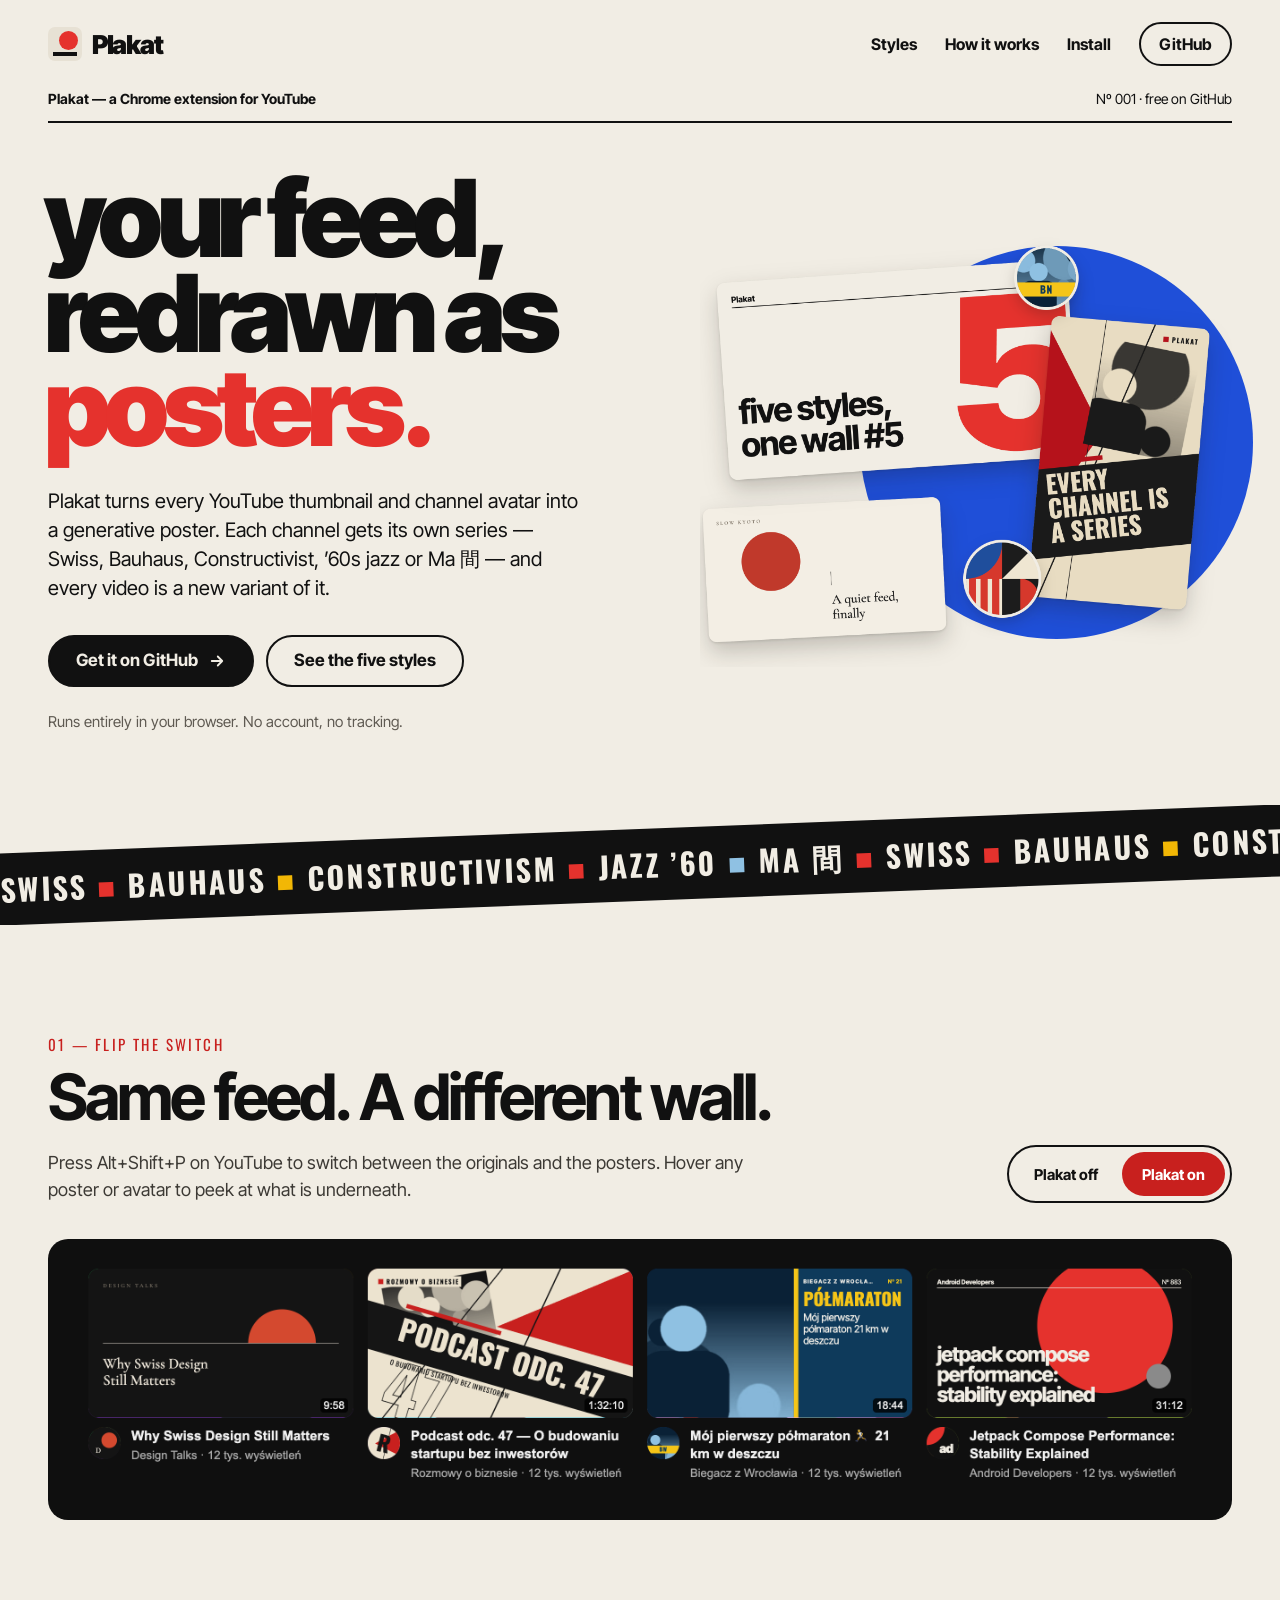
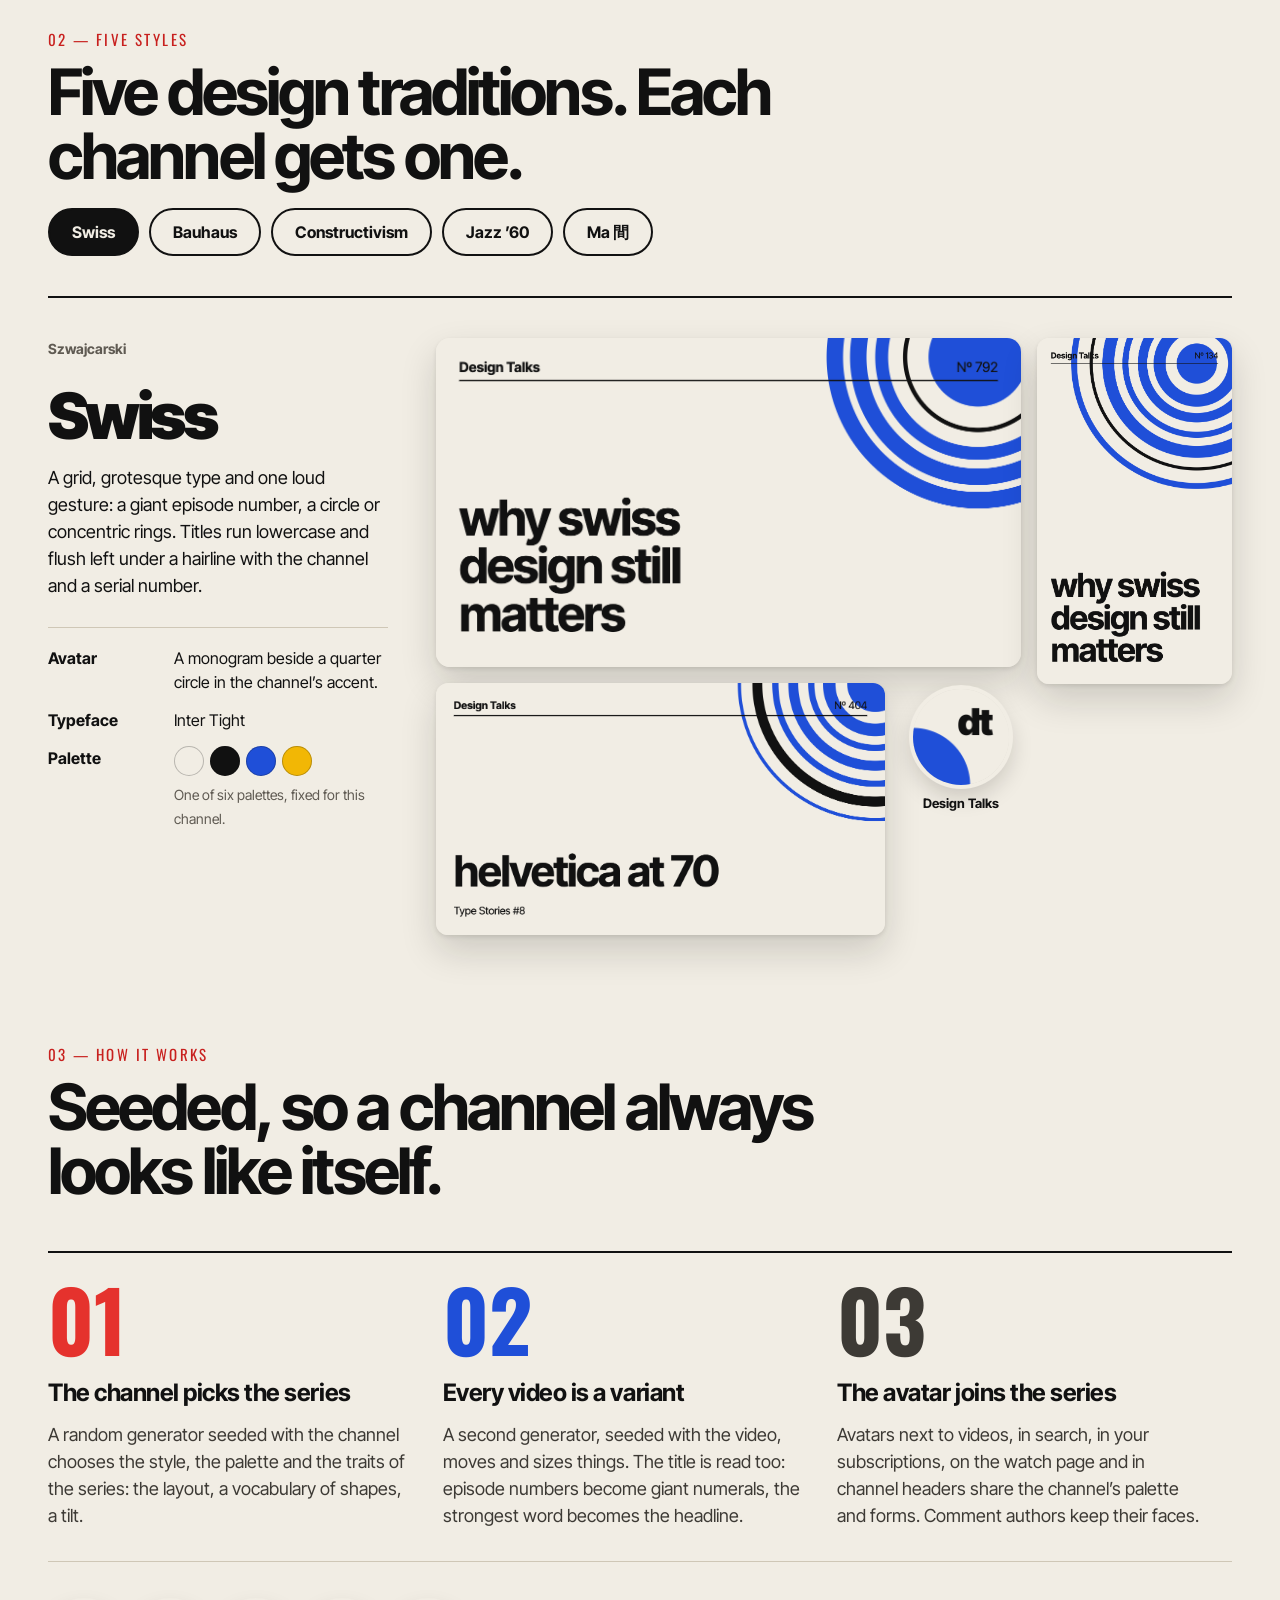
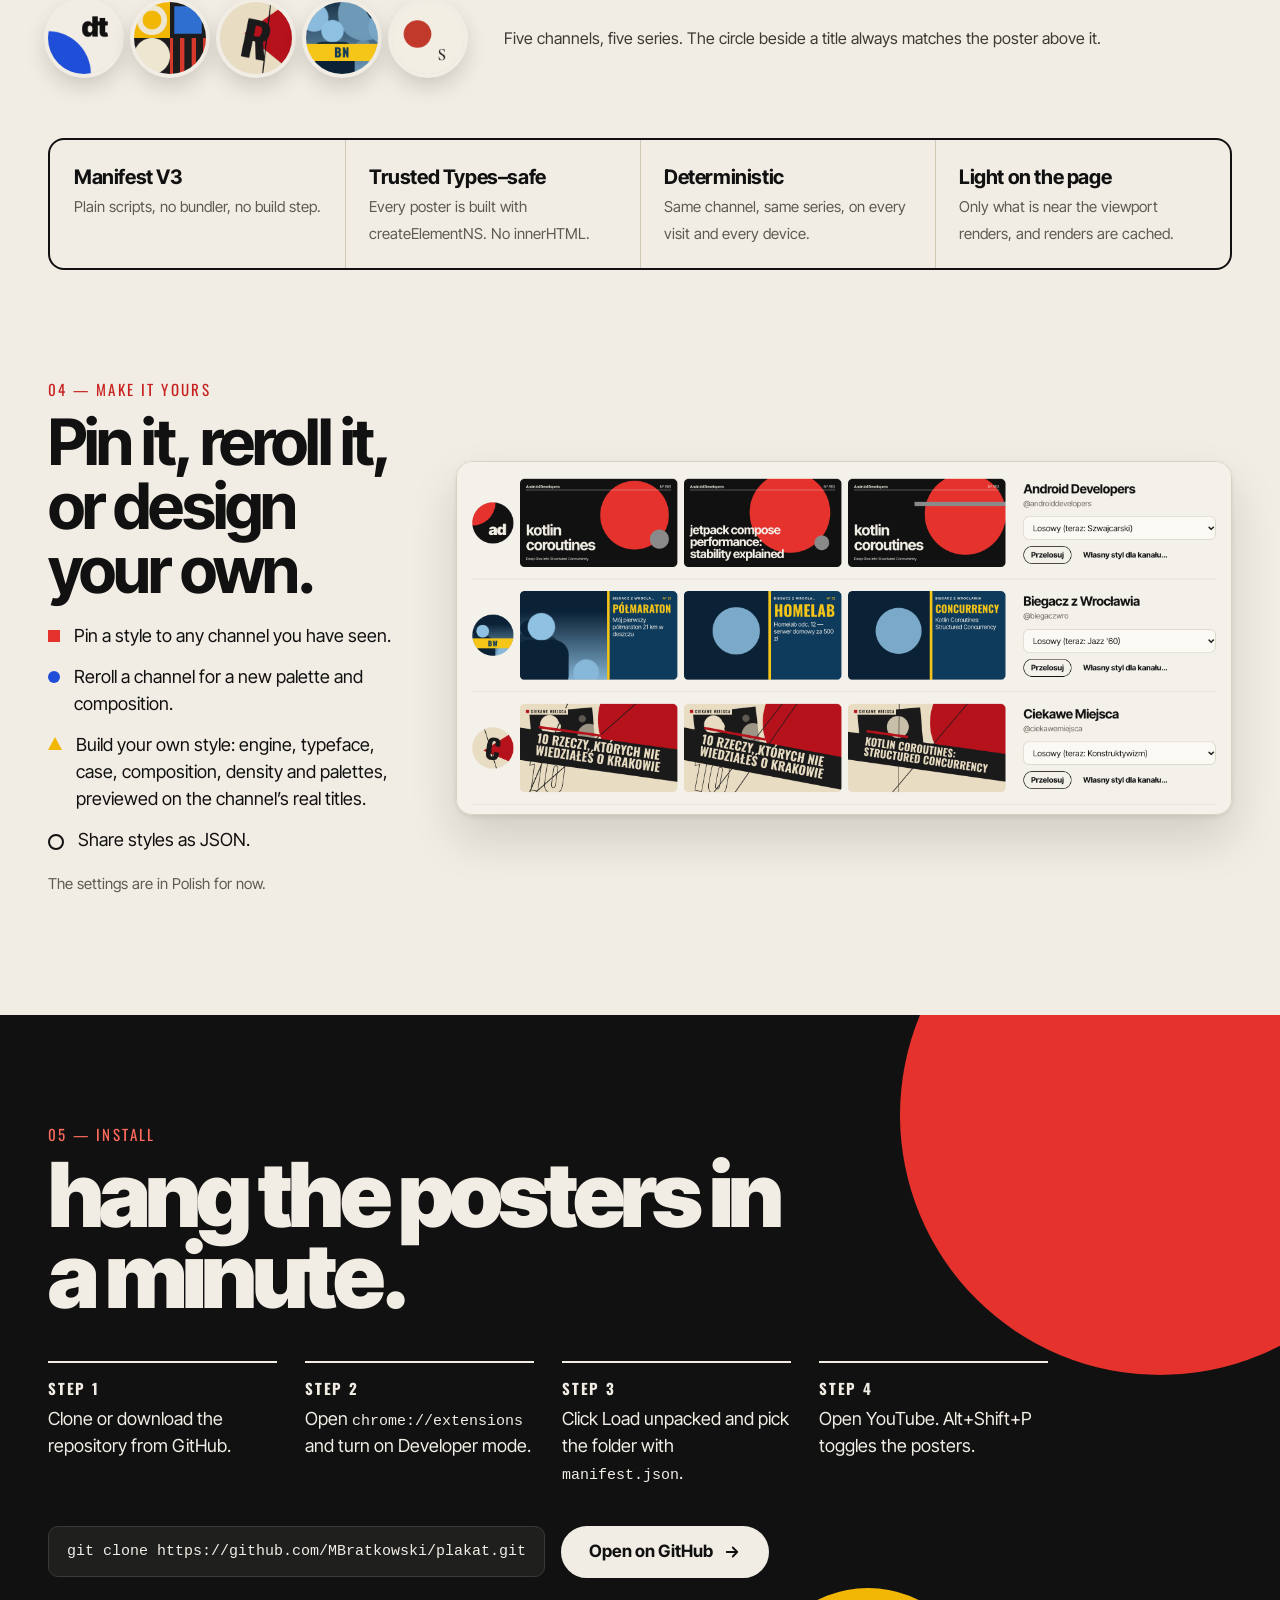
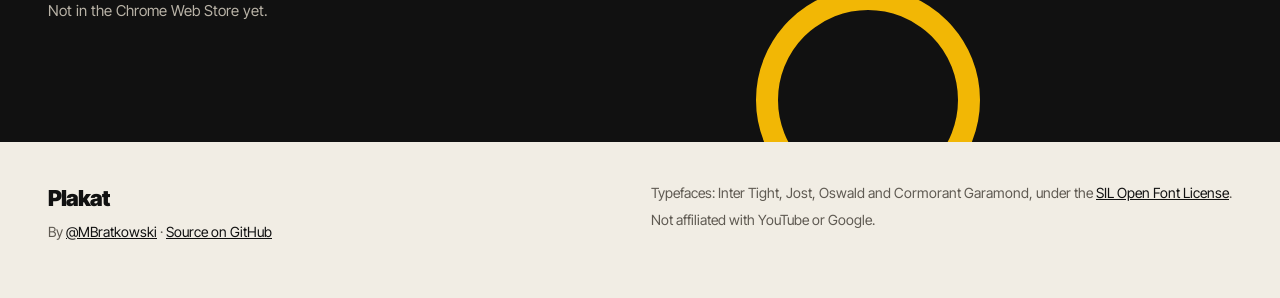
==== docs/index.html @ f81d8496 "Add a landing page for GitHub Pages docs/index.html: a static page in the project's Swiss-poster sty" ====
<!doctype html>
<html lang="en">
<head>
<meta charset="utf-8">
<meta name="viewport" content="width=device-width, initial-scale=1">
<title>Plakat — your YouTube feed, redrawn as posters</title>
<meta name="description" content="A Chrome extension that turns every YouTube thumbnail and channel avatar into a generative poster. Each channel gets its own series: Swiss, Bauhaus, Constructivist, '60s jazz or Ma.">
<meta property="og:type" content="website">
<meta property="og:title" content="Plakat — your YouTube feed, redrawn as posters">
<meta property="og:description" content="Every YouTube thumbnail and channel avatar as a generative poster. Every channel becomes a series.">
<meta property="og:url" content="https://mbratkowski.github.io/plakat/">
<meta property="og:image" content="https://mbratkowski.github.io/plakat/assets/og.png">
<meta name="twitter:card" content="summary_large_image">
<meta name="theme-color" content="#f1ede4">
<link rel="icon" href="assets/icon32.png">
<link rel="apple-touch-icon" href="assets/icon128.png">
<style>
@font-face{font-family:"Inter Tight";src:url(assets/fonts/inter-tight-latin-400-normal.woff2) format("woff2");font-weight:400;font-display:swap;unicode-range:U+0000-00FF,U+0131,U+0152-0153,U+02BB-02BC,U+02C6,U+02DA,U+02DC,U+0304,U+0308,U+0329,U+2000-206F,U+20AC,U+2122,U+2191,U+2193,U+2212,U+2215,U+FEFF,U+FFFD}
@font-face{font-family:"Inter Tight";src:url(assets/fonts/inter-tight-latin-ext-400-normal.woff2) format("woff2");font-weight:400;font-display:swap;unicode-range:U+0100-02BA,U+02BD-02C5,U+02C7-02CC,U+02CE-02D7,U+02DD-02FF,U+0304,U+0308,U+0329,U+1D00-1DBF,U+1E00-1E9F,U+1EF2-1EFF,U+2020,U+20A0-20AB,U+20AD-20C0,U+2113,U+2C60-2C7F,U+A720-A7FF}
@font-face{font-family:"Inter Tight";src:url(assets/fonts/inter-tight-latin-700-normal.woff2) format("woff2");font-weight:700;font-display:swap;unicode-range:U+0000-00FF,U+0131,U+0152-0153,U+02BB-02BC,U+02C6,U+02DA,U+02DC,U+0304,U+0308,U+0329,U+2000-206F,U+20AC,U+2122,U+2191,U+2193,U+2212,U+2215,U+FEFF,U+FFFD}
@font-face{font-family:"Inter Tight";src:url(assets/fonts/inter-tight-latin-ext-700-normal.woff2) format("woff2");font-weight:700;font-display:swap;unicode-range:U+0100-02BA,U+02BD-02C5,U+02C7-02CC,U+02CE-02D7,U+02DD-02FF,U+0304,U+0308,U+0329,U+1D00-1DBF,U+1E00-1E9F,U+1EF2-1EFF,U+2020,U+20A0-20AB,U+20AD-20C0,U+2113,U+2C60-2C7F,U+A720-A7FF}
@font-face{font-family:"Inter Tight";src:url(assets/fonts/inter-tight-latin-900-normal.woff2) format("woff2");font-weight:900;font-display:swap;unicode-range:U+0000-00FF,U+0131,U+0152-0153,U+02BB-02BC,U+02C6,U+02DA,U+02DC,U+0304,U+0308,U+0329,U+2000-206F,U+20AC,U+2122,U+2191,U+2193,U+2212,U+2215,U+FEFF,U+FFFD}
@font-face{font-family:"Inter Tight";src:url(assets/fonts/inter-tight-latin-ext-900-normal.woff2) format("woff2");font-weight:900;font-display:swap;unicode-range:U+0100-02BA,U+02BD-02C5,U+02C7-02CC,U+02CE-02D7,U+02DD-02FF,U+0304,U+0308,U+0329,U+1D00-1DBF,U+1E00-1E9F,U+1EF2-1EFF,U+2020,U+20A0-20AB,U+20AD-20C0,U+2113,U+2C60-2C7F,U+A720-A7FF}
@font-face{font-family:"Oswald";src:url(assets/fonts/oswald-latin-400-normal.woff2) format("woff2");font-weight:400;font-display:swap;unicode-range:U+0000-00FF,U+0131,U+0152-0153,U+02BB-02BC,U+02C6,U+02DA,U+02DC,U+0304,U+0308,U+0329,U+2000-206F,U+20AC,U+2122,U+2191,U+2193,U+2212,U+2215,U+FEFF,U+FFFD}
@font-face{font-family:"Oswald";src:url(assets/fonts/oswald-latin-ext-400-normal.woff2) format("woff2");font-weight:400;font-display:swap;unicode-range:U+0100-02BA,U+02BD-02C5,U+02C7-02CC,U+02CE-02D7,U+02DD-02FF,U+0304,U+0308,U+0329,U+1D00-1DBF,U+1E00-1E9F,U+1EF2-1EFF,U+2020,U+20A0-20AB,U+20AD-20C0,U+2113,U+2C60-2C7F,U+A720-A7FF}
@font-face{font-family:"Oswald";src:url(assets/fonts/oswald-latin-700-normal.woff2) format("woff2");font-weight:700;font-display:swap;unicode-range:U+0000-00FF,U+0131,U+0152-0153,U+02BB-02BC,U+02C6,U+02DA,U+02DC,U+0304,U+0308,U+0329,U+2000-206F,U+20AC,U+2122,U+2191,U+2193,U+2212,U+2215,U+FEFF,U+FFFD}
@font-face{font-family:"Oswald";src:url(assets/fonts/oswald-latin-ext-700-normal.woff2) format("woff2");font-weight:700;font-display:swap;unicode-range:U+0100-02BA,U+02BD-02C5,U+02C7-02CC,U+02CE-02D7,U+02DD-02FF,U+0304,U+0308,U+0329,U+1D00-1DBF,U+1E00-1E9F,U+1EF2-1EFF,U+2020,U+20A0-20AB,U+20AD-20C0,U+2113,U+2C60-2C7F,U+A720-A7FF}
:root {
  --paper: #f1ede4; --paper-2: #e7e1d4; --ink: #111111; --muted: #5f5a52; --body: #3d3a35; --line: #cfc7b6;
  --red: #e5322d; --red-text: #c8201e; --blue: #1f4fd8; --yellow: #f2b705;
  --shadow: 0 2px 4px rgba(20, 16, 10, 0.1), 0 16px 36px rgba(20, 16, 10, 0.16);
  --gutter: clamp(20px, 4vw, 48px);
}
* { box-sizing: border-box; }
html { scroll-behavior: smooth; }
body { margin: 0; background: var(--paper); color: var(--ink); font: 400 18px/1.5 "Inter Tight", "Helvetica Neue", Arial, sans-serif; -webkit-font-smoothing: antialiased; }
img { display: block; max-width: 100%; height: auto; }
[hidden] { display: none !important; }
a { color: var(--ink); }
a:hover { color: var(--red-text); }
a:focus-visible, button:focus-visible { outline: 3px solid var(--blue); outline-offset: 3px; }
h1, h2, h3, p { margin: 0; }
.wrap { max-width: 1280px; margin: 0 auto; padding-inline: var(--gutter); }

/* Header */
.top { display: flex; flex-wrap: wrap; align-items: center; justify-content: space-between; gap: 16px; padding-block: 22px; }
.brand { display: flex; align-items: center; gap: 10px; text-decoration: none; }
.mark { position: relative; width: 34px; height: 34px; border-radius: 7px; background: var(--paper-2); overflow: hidden; }
.mark::before { content: ""; position: absolute; right: 4px; top: 4px; width: 19px; height: 19px; border-radius: 50%; background: var(--red); }
.mark::after { content: ""; position: absolute; left: 5px; right: 5px; bottom: 5px; height: 4px; background: var(--ink); }
.wordmark { font-weight: 900; font-size: 26px; letter-spacing: -0.05em; }
.nav { display: flex; flex-wrap: wrap; align-items: center; gap: 8px 28px; font-size: 16px; font-weight: 700; }
.nav a { text-decoration: none; }

/* Buttons */
.btn { display: inline-flex; align-items: center; gap: 10px; min-height: 52px; padding: 14px 26px; border-radius: 999px; border: 2px solid var(--ink); font-family: inherit; font-weight: 700; font-size: 17px; line-height: 1; text-decoration: none; cursor: pointer; transition: background 0.12s, color 0.12s; }
.btn.small { min-height: 44px; padding: 10px 18px; font-size: 16px; }
.btn.dark { background: var(--ink); color: var(--paper); }
.btn.dark:hover { background: var(--red-text); border-color: var(--red-text); color: #fff; }
.btn.line { background: transparent; color: var(--ink); }
.btn.line:hover { background: var(--ink); color: var(--paper); }
.btn svg { flex: none; }

/* Hero */
.meta { display: flex; flex-wrap: wrap; justify-content: space-between; gap: 8px 24px; padding-bottom: 12px; border-bottom: 2px solid var(--ink); font-size: 14px; font-weight: 700; }
.meta span + span { font-weight: 400; }
.hero { display: flex; flex-wrap: wrap; align-items: center; gap: 40px; padding: 48px 0 72px; }
.hero-copy { flex: 1 1 540px; min-width: 0; }
.hero h1 { margin: 0 0 32px -0.04em; font-weight: 900; font-size: clamp(60px, 8.4vw, 132px); line-height: 0.88; letter-spacing: -0.06em; }
.hero h1 em { font-style: normal; color: var(--red); }
.lede { max-width: 540px; margin-bottom: 32px; font-size: 20px; line-height: 1.45; }
.actions { display: flex; flex-wrap: wrap; gap: 12px; margin-bottom: 24px; }
.fine { font-size: 15px; color: var(--muted); }
.hero-art { flex: 1 1 460px; min-width: 0; position: relative; }
.hero-art::before { content: ""; position: absolute; width: 74%; aspect-ratio: 1; border-radius: 50%; background: var(--blue); right: -4%; top: 2%; }
.hero-art img { position: relative; width: 100%; }

/* Style band */
.band-wrap { overflow: hidden; padding-block: 24px; }
.band { margin: 0 -40px; transform: rotate(-2.2deg); background: var(--ink); color: var(--paper); padding: 18px 0 18px 40px; white-space: nowrap; overflow: hidden; font: 700 30px/1.2 "Oswald", "Arial Narrow", sans-serif; letter-spacing: 0.08em; text-transform: uppercase; }
.band i { font-style: normal; color: var(--red); padding-inline: 0.35em; }
.band i.y { color: var(--yellow); } .band i.b { color: #8fc1e3; }

/* Sections */
.sec { padding-top: 110px; }
.kicker { margin-bottom: 12px; font: 400 15px/1.2 "Oswald", sans-serif; letter-spacing: 0.16em; text-transform: uppercase; color: var(--red-text); }
.sec h2 { max-width: 900px; margin-bottom: 20px; font-weight: 700; font-size: clamp(40px, 5vw, 68px); line-height: 1; letter-spacing: -0.045em; }
.sec-lede { max-width: 720px; color: var(--body); }
.row-head { display: flex; flex-wrap: wrap; align-items: flex-end; justify-content: space-between; gap: 24px; margin-bottom: 36px; }

/* Off / on */
.segmented { display: flex; gap: 4px; padding: 5px; border: 2px solid var(--ink); border-radius: 999px; }
.segmented button { min-height: 44px; padding: 10px 20px; border: 0; border-radius: 999px; background: transparent; color: var(--ink); font-family: inherit; font-weight: 700; font-size: 15px; line-height: 1; cursor: pointer; }
.segmented button[aria-pressed="true"] { background: var(--ink); color: var(--paper); }
.segmented button[data-power="on"][aria-pressed="true"] { background: var(--red-text); color: #fff; }
.screen { background: #0f0f0f; border-radius: 20px; padding: clamp(12px, 2vw, 28px); }

/* Styles */
.tabs { display: flex; flex-wrap: wrap; gap: 10px; margin: 8px 0 40px; }
.tabs button { min-height: 48px; padding: 12px 22px; border: 2px solid var(--ink); border-radius: 999px; background: transparent; color: var(--ink); font-family: inherit; font-weight: 700; font-size: 16px; line-height: 1; cursor: pointer; }
.tabs button:hover { background: var(--paper-2); }
.tabs button[aria-pressed="true"] { background: var(--ink); color: var(--paper); }
.style { display: flex; flex-wrap: wrap; gap: 48px; align-items: flex-start; padding-top: 40px; border-top: 2px solid var(--ink); }
.style-text { flex: 1 1 340px; min-width: 0; max-width: 440px; }
.style-native { margin-bottom: 6px; font-size: 14px; font-weight: 700; color: var(--muted); }
.style-text h3 { margin-bottom: 18px; font-weight: 900; font-size: clamp(44px, 5vw, 72px); line-height: 0.92; letter-spacing: -0.055em; }
.style-text > p { margin-bottom: 28px; }
.facts { display: grid; grid-template-columns: 110px minmax(0, 1fr); gap: 14px 16px; margin: 0; padding-top: 18px; border-top: 1px solid var(--line); font-size: 16px; }
.facts dt { font-weight: 700; }
.facts dd { margin: 0; }
.swatches { display: flex; gap: 6px; margin-bottom: 6px; }
.swatches span { width: 30px; height: 30px; border-radius: 50%; box-shadow: inset 0 0 0 1px rgba(17, 17, 17, 0.25); }
.palette-note { font-size: 14px; color: var(--muted); }
.style-art { flex: 999 1 560px; min-width: 0; display: flex; gap: 16px; align-items: flex-start; }
.style-main { flex: 3 1 0; min-width: 0; display: flex; flex-direction: column; gap: 16px; }
.style-main > img, .style-row > img, .style-short { border-radius: 14px; box-shadow: var(--shadow); }
.style-row { display: flex; gap: 16px; align-items: flex-start; }
.style-row > img { flex: 1 1 0; min-width: 0; border-radius: 12px; }
.channel { flex: none; width: 120px; display: flex; flex-direction: column; align-items: center; gap: 10px; padding-top: 6px; font-size: 13px; font-weight: 700; line-height: 1.3; text-align: center; }
.channel img, .avatars img { border-radius: 50%; box-shadow: 0 0 0 4px var(--paper), 0 10px 24px rgba(20, 16, 10, 0.2); }
.style-short { flex: 1 1 0; min-width: 0; max-width: 240px; border-radius: 12px; }

/* How it works */
.steps { display: grid; grid-template-columns: repeat(auto-fit, minmax(260px, 1fr)); margin-top: 48px; border-top: 2px solid var(--ink); }
.step { padding: 28px 28px 32px 0; border-bottom: 1px solid var(--line); }
.step-num { margin-bottom: 18px; font: 700 84px/0.9 "Oswald", sans-serif; }
.step h3 { margin-bottom: 10px; font-size: 24px; letter-spacing: -0.02em; }
.step p { color: var(--body); }
.series { display: flex; flex-wrap: wrap; align-items: center; gap: 28px 40px; padding: 40px 0 8px; }
.avatars { display: flex; flex-wrap: wrap; gap: 14px; }
.series p { flex: 1 1 320px; font-size: 16px; color: var(--body); }
.specs { list-style: none; margin: 56px 0 0; padding: 0; display: grid; grid-template-columns: repeat(auto-fit, minmax(220px, 1fr)); border: 2px solid var(--ink); border-radius: 16px; overflow: hidden; }
.specs li { padding: 22px 24px; border-right: 1px solid var(--line); border-bottom: 1px solid var(--line); margin: 0 -1px -1px 0; }
.specs b { display: block; font-size: 20px; letter-spacing: -0.02em; }
.specs span { font-size: 15px; color: var(--muted); }

/* Make it yours */
.yours { display: flex; flex-wrap: wrap; gap: 48px; align-items: center; padding-bottom: 120px; }
.yours-text { flex: 1 1 360px; min-width: 0; max-width: 460px; }
.yours-text h2 { font-size: clamp(40px, 5vw, 64px); }
.bullets { list-style: none; margin: 4px 0 20px; padding: 0; display: flex; flex-direction: column; gap: 14px; }
.bullets li { display: flex; gap: 14px; }
.bullets li::before { content: ""; flex: none; width: 12px; height: 12px; margin-top: 8px; background: var(--red); }
.bullets li:nth-child(2)::before { border-radius: 50%; background: var(--blue); }
.bullets li:nth-child(3)::before { width: 0; height: 0; margin-top: 6px; background: none; border-left: 7px solid transparent; border-right: 7px solid transparent; border-bottom: 13px solid var(--yellow); }
.bullets li:nth-child(4)::before { background: none; border: 2.5px solid var(--ink); border-radius: 50%; }
.yours-art { flex: 999 1 560px; min-width: 0; }
.yours-art img { border-radius: 16px; border: 1px solid #d9d3c5; box-shadow: 0 2px 4px rgba(20, 16, 10, 0.08), 0 24px 48px rgba(20, 16, 10, 0.14); }

/* Install */
.install { position: relative; overflow: hidden; background: var(--ink); color: var(--paper); }
.install::before { content: ""; position: absolute; width: 520px; height: 520px; border-radius: 50%; background: var(--red); right: -140px; top: -160px; }
.install::after { content: ""; position: absolute; width: 180px; height: 180px; border-radius: 50%; border: 22px solid var(--yellow); right: 300px; bottom: -70px; }
.install .wrap { position: relative; z-index: 1; padding-block: 110px 120px; }
.install .kicker { color: #ff6b5e; }
.install h2 { max-width: 760px; margin-bottom: 44px; font-weight: 900; font-size: clamp(48px, 7vw, 108px); line-height: 0.9; letter-spacing: -0.055em; }
.install ol { list-style: none; margin: 0 0 40px; padding: 0; max-width: 1000px; display: grid; grid-template-columns: repeat(auto-fit, minmax(220px, 1fr)); gap: 28px; counter-reset: step; }
.install li { padding-top: 16px; border-top: 2px solid var(--paper); counter-increment: step; }
.install li::before { content: "Step " counter(step); display: block; margin-bottom: 8px; font: 700 15px/1.2 "Oswald", sans-serif; letter-spacing: 0.12em; text-transform: uppercase; }
.install code { font: 15px/1.4 ui-monospace, "SF Mono", Menlo, monospace; }
.clone { display: flex; flex-wrap: wrap; align-items: center; gap: 16px; }
.clone code { max-width: 100%; padding: 14px 18px; overflow-x: auto; white-space: nowrap; background: #1f1f1e; border: 1px solid #3a3936; border-radius: 10px; }
.btn.paper { background: var(--paper); color: var(--ink); border-color: var(--paper); }
.btn.paper:hover { background: var(--red); border-color: var(--red); color: #fff; }
.install .fine { margin-top: 22px; color: #b9b3a7; }

/* Footer */
.foot { display: flex; flex-wrap: wrap; justify-content: space-between; gap: 20px 40px; padding-block: 40px 56px; font-size: 14px; color: var(--muted); }
.foot .wordmark { display: block; margin-bottom: 6px; font-size: 22px; color: var(--ink); }
.foot p + p { margin-top: 6px; }

@media (max-width: 640px) {
  .band { font-size: 22px; }
  .style-art { flex-wrap: wrap; }
  .style-main { flex: 1 1 100%; }
  .style-short { flex: 0 0 auto; width: 48%; }
  .channel { width: 104px; }
  .facts { grid-template-columns: 90px minmax(0, 1fr); }
}
@media (prefers-reduced-motion: reduce) { html { scroll-behavior: auto; } }
</style>
</head>
<body>

<header class="wrap top">
  <a class="brand" href="#top" aria-label="Plakat, back to top"><span class="mark" aria-hidden="true"></span><span class="wordmark">Plakat</span></a>
  <nav class="nav" aria-label="Main">
    <a href="#styles">Styles</a>
    <a href="#how">How it works</a>
    <a href="#install">Install</a>
    <a class="btn line small" href="https://github.com/MBratkowski/plakat">GitHub</a>
  </nav>
</header>

<main id="top">
<section class="wrap">
  <div class="meta"><span>Plakat — a Chrome extension for YouTube</span><span>Nº 001 · free on GitHub</span></div>
  <div class="hero">
    <div class="hero-copy">
      <h1>your feed,<br>redrawn as<br><em>posters.</em></h1>
      <p class="lede">Plakat turns every YouTube thumbnail and channel avatar into a generative poster. Each channel gets its own series — Swiss, Bauhaus, Constructivist, ’60s jazz or Ma 間 — and every video is a new variant of it.</p>
      <div class="actions">
        <a class="btn dark" href="https://github.com/MBratkowski/plakat">Get it on GitHub
          <svg aria-hidden="true" width="18" height="18" viewBox="0 0 24 24" fill="none" stroke="currentColor" stroke-width="2.4" stroke-linecap="round" stroke-linejoin="round"><path d="M5 12h14M13 6l6 6-6 6"/></svg></a>
        <a class="btn line" href="#styles">See the five styles</a>
      </div>
      <p class="fine">Runs entirely in your browser. No account, no tracking.</p>
    </div>
    <div class="hero-art">
      <img src="assets/collage.png" width="1880" height="1520" alt="A collage of generated posters: a Swiss poster with a giant red 5, a Constructivist Short reading Every channel is a series, a Ma poster with a single red circle, and two round channel avatars">
    </div>
  </div>
</section>

<div class="band-wrap" aria-hidden="true"><div class="band">Swiss<i>■</i>Bauhaus<i class="y">■</i>Constructivism<i>■</i>Jazz ’60<i class="b">■</i>Ma 間<i>■</i>Swiss<i>■</i>Bauhaus<i class="y">■</i>Constructivism<i>■</i>Jazz ’60<i class="b">■</i>Ma 間<i>■</i>Swiss</div></div>

<section class="wrap sec" aria-labelledby="flip-title">
  <div class="row-head">
    <div>
      <p class="kicker">01 — Flip the switch</p>
      <h2 id="flip-title">Same feed. A different wall.</h2>
      <p class="sec-lede">Press Alt+Shift+P on YouTube to switch between the originals and the posters. Hover any poster or avatar to peek at what is underneath.</p>
    </div>
    <div class="segmented" role="group" aria-label="Plakat on YouTube">
      <button type="button" data-power="off" aria-pressed="false">Plakat off</button>
      <button type="button" data-power="on" aria-pressed="true">Plakat on</button>
    </div>
  </div>
  <div class="screen">
    <img data-shot="on" src="assets/on.png" width="2528" height="536" alt="A YouTube feed with Plakat on: four videos as posters in Ma, Constructivist, Jazz and Swiss styles, each with a matching channel avatar">
    <img data-shot="off" src="assets/off.png" width="2528" height="536" alt="The same YouTube feed with Plakat off: the original thumbnails and avatars" hidden>
  </div>
</section>

<section id="styles" class="wrap sec" aria-labelledby="styles-title">
  <p class="kicker">02 — Five styles</p>
  <h2 id="styles-title">Five design traditions. Each channel gets one.</h2>
  <div class="tabs" role="group" aria-label="Choose a style">
    <button type="button" data-style="swiss" aria-pressed="true">Swiss</button>
    <button type="button" data-style="bauhaus" aria-pressed="false">Bauhaus</button>
    <button type="button" data-style="konstrukt" aria-pressed="false">Constructivism</button>
    <button type="button" data-style="jazz" aria-pressed="false">Jazz ’60</button>
    <button type="button" data-style="ma" aria-pressed="false">Ma 間</button>
  </div>
  <div class="style" aria-live="polite">
    <div class="style-text">
      <p class="style-native" data-f="native">Szwajcarski</p>
      <h3 data-f="name">Swiss</h3>
      <p data-f="blurb">A grid, grotesque type and one loud gesture: a giant episode number, a circle or concentric rings. Titles run lowercase and flush left under a hairline with the channel and a serial number.</p>
      <dl class="facts">
        <dt>Avatar</dt><dd data-f="avatarNote">A monogram beside a quarter circle in the channel’s accent.</dd>
        <dt>Typeface</dt><dd data-f="type">Inter Tight</dd>
        <dt>Palette</dt><dd><div class="swatches" data-f="swatches"><span style="background:#f1ede4" title="#f1ede4"></span><span style="background:#111111" title="#111111"></span><span style="background:#1f4fd8" title="#1f4fd8"></span><span style="background:#f2b705" title="#f2b705"></span></div><span class="palette-note" data-f="paletteNote">One of six palettes, fixed for this channel.</span></dd>
      </dl>
    </div>
    <div class="style-art">
      <div class="style-main">
        <img data-img="poster1" src="assets/poster-swiss-1.png" width="1200" height="675" alt="Swiss poster for a video by Design Talks">
        <div class="style-row">
          <img data-img="poster2" src="assets/poster-swiss-2.png" width="1200" height="675" alt="A second Swiss poster from the same channel, a variant of the same series">
          <div class="channel">
            <img data-img="avatar" src="assets/avatar-swiss.png" width="96" height="96" alt="Design Talks avatar in the Swiss style">
            <span data-f="channel">Design Talks</span>
          </div>
        </div>
      </div>
      <img class="style-short" data-img="short" src="assets/short-swiss.png" width="675" height="1200" alt="Swiss poster for a Short by Design Talks">
    </div>
  </div>
</section>

<section id="how" class="wrap sec" aria-labelledby="how-title">
  <p class="kicker">03 — How it works</p>
  <h2 id="how-title">Seeded, so a channel always looks like itself.</h2>
  <div class="steps">
    <div class="step">
      <p class="step-num" aria-hidden="true" style="color: var(--red)">01</p>
      <h3>The channel picks the series</h3>
      <p>A random generator seeded with the channel chooses the style, the palette and the traits of the series: the layout, a vocabulary of shapes, a tilt.</p>
    </div>
    <div class="step">
      <p class="step-num" aria-hidden="true" style="color: var(--blue)">02</p>
      <h3>Every video is a variant</h3>
      <p>A second generator, seeded with the video, moves and sizes things. The title is read too: episode numbers become giant numerals, the strongest word becomes the headline.</p>
    </div>
    <div class="step">
      <p class="step-num" aria-hidden="true">03</p>
      <h3>The avatar joins the series</h3>
      <p>Avatars next to videos, in search, in your subscriptions, on the watch page and in channel headers share the channel’s palette and forms. Comment authors keep their faces.</p>
    </div>
  </div>
  <div class="series">
    <div class="avatars">
      <img src="assets/avatar-swiss.png" width="72" height="72" alt="Design Talks avatar, Swiss style">
      <img src="assets/avatar-bauhaus.png" width="72" height="72" alt="Kanał Techniczny avatar, Bauhaus style">
      <img src="assets/avatar-konstrukt.png" width="72" height="72" alt="Rozmowy o biznesie avatar, Constructivist style">
      <img src="assets/avatar-jazz.png" width="72" height="72" alt="Blue Note Hour avatar, Jazz style">
      <img src="assets/avatar-ma.png" width="72" height="72" alt="Slow Kyoto avatar, Ma style">
    </div>
    <p>Five channels, five series. The circle beside a title always matches the poster above it.</p>
  </div>
  <ul class="specs">
    <li><b>Manifest V3</b><span>Plain scripts, no bundler, no build step.</span></li>
    <li><b>Trusted Types–safe</b><span>Every poster is built with createElementNS. No innerHTML.</span></li>
    <li><b>Deterministic</b><span>Same channel, same series, on every visit and every device.</span></li>
    <li><b>Light on the page</b><span>Only what is near the viewport renders, and renders are cached.</span></li>
  </ul>
</section>

<section class="wrap sec" aria-labelledby="yours-title">
  <div class="yours">
    <div class="yours-text">
      <p class="kicker">04 — Make it yours</p>
      <h2 id="yours-title">Pin it, reroll it, or design your own.</h2>
      <ul class="bullets">
        <li>Pin a style to any channel you have seen.</li>
        <li>Reroll a channel for a new palette and composition.</li>
        <li>Build your own style: engine, typeface, case, composition, density and palettes, previewed on the channel’s real titles.</li>
        <li>Share styles as JSON.</li>
      </ul>
      <p class="fine">The settings are in Polish for now.</p>
    </div>
    <div class="yours-art">
      <img src="assets/options.png" width="2416" height="1098" loading="lazy" alt="The Plakat options page: each channel you have seen, with its avatar, three posters on its real titles, a style picker and a reroll button">
    </div>
  </div>
</section>

<section id="install" class="install" aria-labelledby="install-title">
  <div class="wrap">
    <p class="kicker">05 — Install</p>
    <h2 id="install-title">hang the posters in a minute.</h2>
    <ol>
      <li>Clone or download the repository from GitHub.</li>
      <li>Open <code>chrome://extensions</code> and turn on Developer mode.</li>
      <li>Click Load unpacked and pick the folder with <code>manifest.json</code>.</li>
      <li>Open YouTube. Alt+Shift+P toggles the posters.</li>
    </ol>
    <div class="clone">
      <code>git clone https://github.com/MBratkowski/plakat.git</code>
      <a class="btn paper" href="https://github.com/MBratkowski/plakat">Open on GitHub
        <svg aria-hidden="true" width="18" height="18" viewBox="0 0 24 24" fill="none" stroke="currentColor" stroke-width="2.4" stroke-linecap="round" stroke-linejoin="round"><path d="M5 12h14M13 6l6 6-6 6"/></svg></a>
    </div>
    <p class="fine">Not in the Chrome Web Store yet.</p>
  </div>
</section>
</main>

<footer class="wrap foot">
  <div>
    <span class="wordmark">Plakat</span>
    <p>By <a href="https://github.com/MBratkowski">@MBratkowski</a> · <a href="https://github.com/MBratkowski/plakat">Source on GitHub</a></p>
  </div>
  <div>
    <p>Typefaces: Inter Tight, Jost, Oswald and Cormorant Garamond, under the <a href="assets/fonts/OFL.txt">SIL Open Font License</a>.</p>
    <p>Not affiliated with YouTube or Google.</p>
  </div>
</footer>

<script>
// Off / on switch and the style picker. Without JS the page shows "on" and the Swiss style.
(() => {
  const STYLES = {
    swiss: {
      name: 'Swiss', native: 'Szwajcarski', channel: 'Design Talks', type: 'Inter Tight',
      blurb: 'A grid, grotesque type and one loud gesture: a giant episode number, a circle or concentric rings. Titles run lowercase and flush left under a hairline with the channel and a serial number.',
      avatarNote: 'A monogram beside a quarter circle in the channel’s accent.',
      palette: ['#f1ede4', '#111111', '#1f4fd8', '#f2b705'], paletteNote: 'One of six palettes, fixed for this channel.',
    },
    bauhaus: {
      name: 'Bauhaus', native: 'Bauhaus', channel: 'Kanał Techniczny', type: 'Jost',
      blurb: 'A grid of primitives in primary colours: squares, half circles, quarters, rings and stripes. Each channel draws from its own four-shape vocabulary, and an episode number gets a cell of its own.',
      avatarNote: 'Four shapes from the channel’s vocabulary on a 2×2 grid.',
      palette: ['#1c1c1c', '#efe6d2', '#d6382c', '#2f6fd0', '#f2b705'], paletteNote: 'One of four palettes, fixed for this channel.',
    },
    konstrukt: {
      name: 'Constructivism', native: 'Konstruktywizm', channel: 'Rozmowy o biznesie', type: 'Oswald',
      blurb: 'Diagonals, a red wedge or circle, a black title band at the channel’s own angle, and a photomontage cut from the original thumbnail.',
      avatarNote: 'The wedge and the initial, tilted to the channel’s angle.',
      palette: ['#e8dcc2', '#1a1a1a', '#b5121b'], paletteNote: 'One of three palettes, fixed for this channel.',
    },
    jazz: {
      name: 'Jazz ’60', native: 'Jazz ’60', channel: 'Blue Note Hour', type: 'Oswald with Inter Tight',
      blurb: 'A record sleeve: the original thumbnail in duotone, a block of colour, one huge word from the title and the rest set small beneath it.',
      avatarNote: 'The channel’s own avatar in duotone, initials on a colour bar.',
      palette: ['#0e3a5b', '#f4f1ea', '#f5c518', '#0b2236', '#8fc1e3'], paletteNote: 'One of five palettes, fixed for this channel.',
    },
    ma: {
      name: 'Ma 間', native: 'Japanese minimalism', channel: 'Slow Kyoto', type: 'Cormorant Garamond',
      blurb: 'Emptiness first. A single circle, as a sun, an ensō or a horizon, a serif title on the opposite side and a hairline.',
      avatarNote: 'One circle pushed off centre and a small initial.',
      palette: ['#f3eee4', '#1b1b1b', '#c0392b', '#8a8174'], paletteNote: 'One of three palettes, fixed for this channel.',
    },
  };

  const power = document.querySelectorAll('[data-power]');
  for (const b of power) {
    b.addEventListener('click', () => {
      for (const o of power) o.setAttribute('aria-pressed', String(o === b));
      for (const img of document.querySelectorAll('[data-shot]')) img.hidden = img.dataset.shot !== b.dataset.power;
    });
  }

  const tabs = document.querySelectorAll('[data-style]');
  const field = (name) => document.querySelector(`[data-f="${name}"]`);
  const image = (name) => document.querySelector(`[data-img="${name}"]`);
  const show = (id) => {
    const s = STYLES[id];
    for (const t of tabs) t.setAttribute('aria-pressed', String(t.dataset.style === id));
    for (const key of ['native', 'name', 'blurb', 'avatarNote', 'type', 'paletteNote', 'channel']) field(key).textContent = s[key];
    field('swatches').replaceChildren(...s.palette.map((hex) => Object.assign(document.createElement('span'), { title: hex, style: `background:${hex}` })));
    image('poster1').src = `assets/poster-${id}-1.png`;
    image('poster1').alt = `${s.name} poster for a video by ${s.channel}`;
    image('poster2').src = `assets/poster-${id}-2.png`;
    image('poster2').alt = `A second ${s.name} poster from the same channel, a variant of the same series`;
    image('avatar').src = `assets/avatar-${id}.png`;
    image('avatar').alt = `${s.channel} avatar in the ${s.name} style`;
    image('short').src = `assets/short-${id}.png`;
    image('short').alt = `${s.name} poster for a Short by ${s.channel}`;
  };
  for (const t of tabs) t.addEventListener('click', () => show(t.dataset.style));
  // Warm the cache so switching styles does not flash.
  for (const id of Object.keys(STYLES)) for (const f of ['poster-' + id + '-1', 'poster-' + id + '-2', 'avatar-' + id, 'short-' + id]) new Image().src = `assets/${f}.png`;
})();
</script>
</body>
</html>
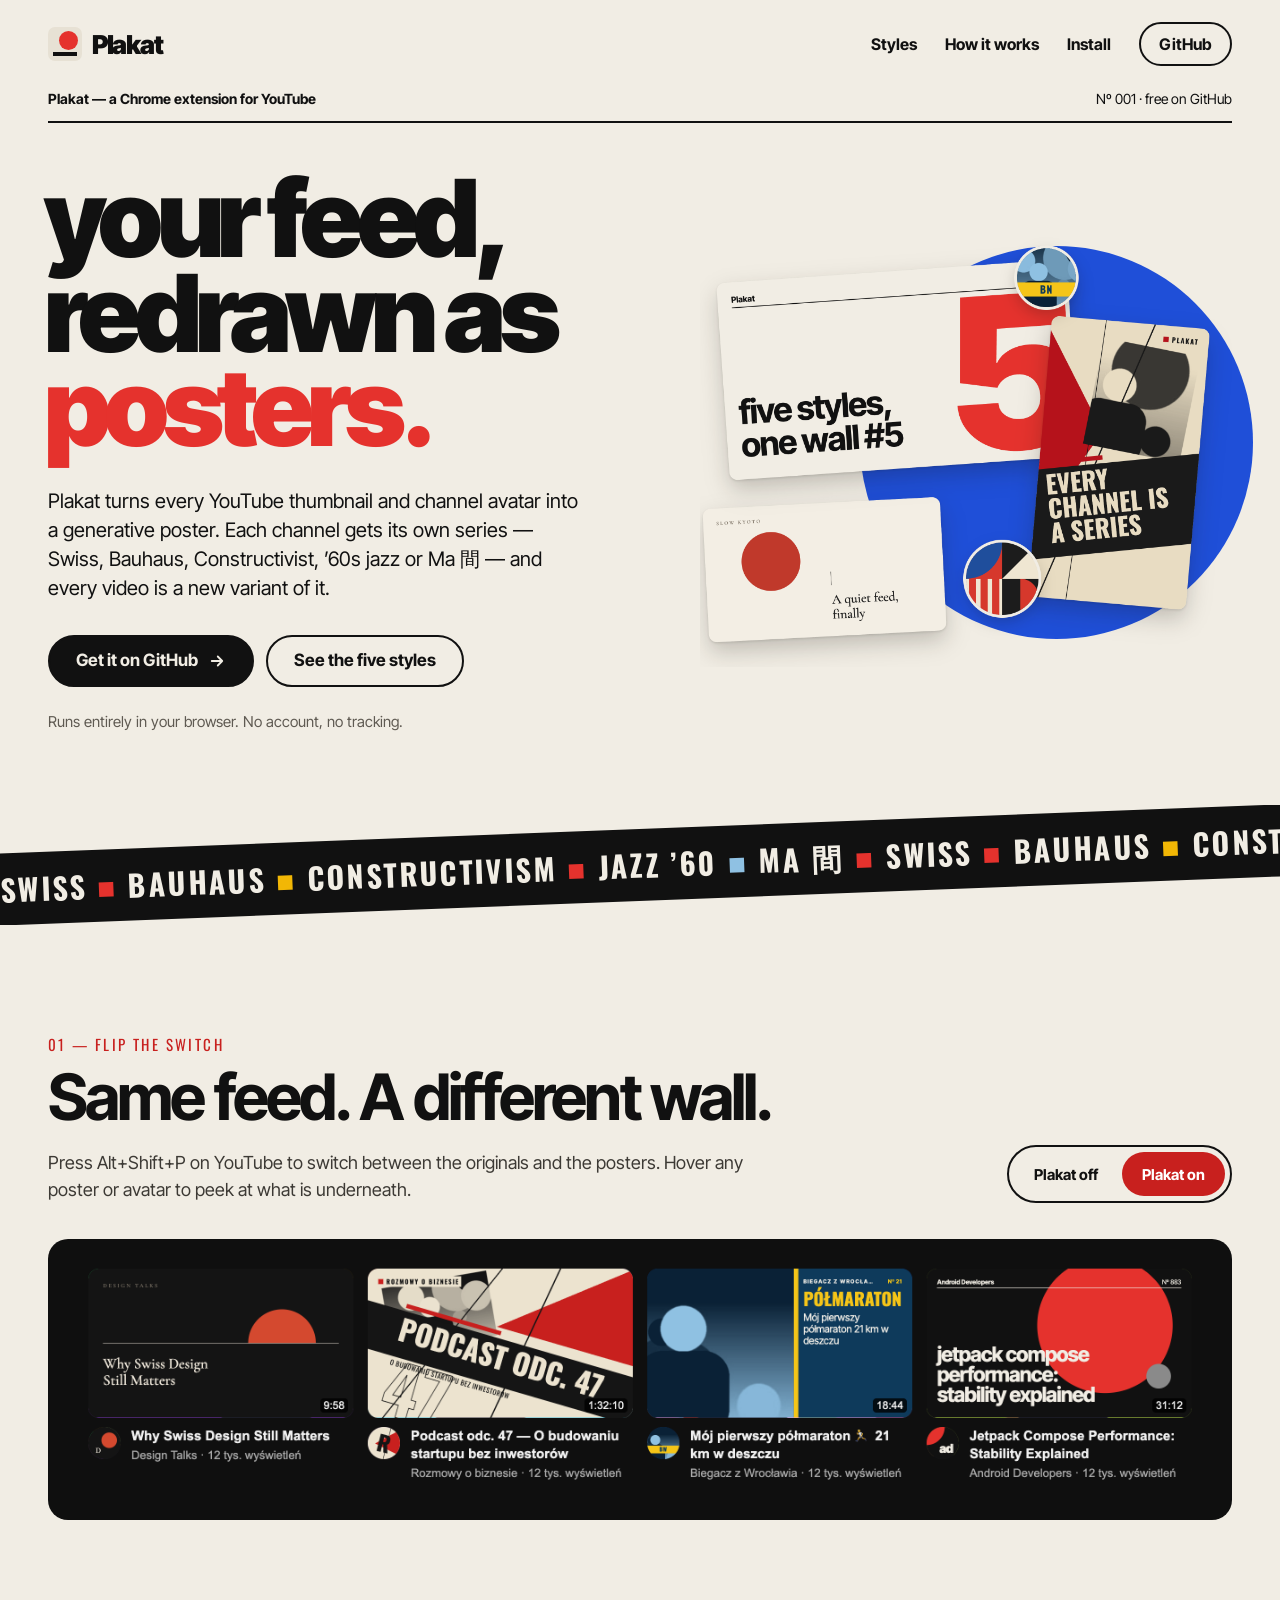
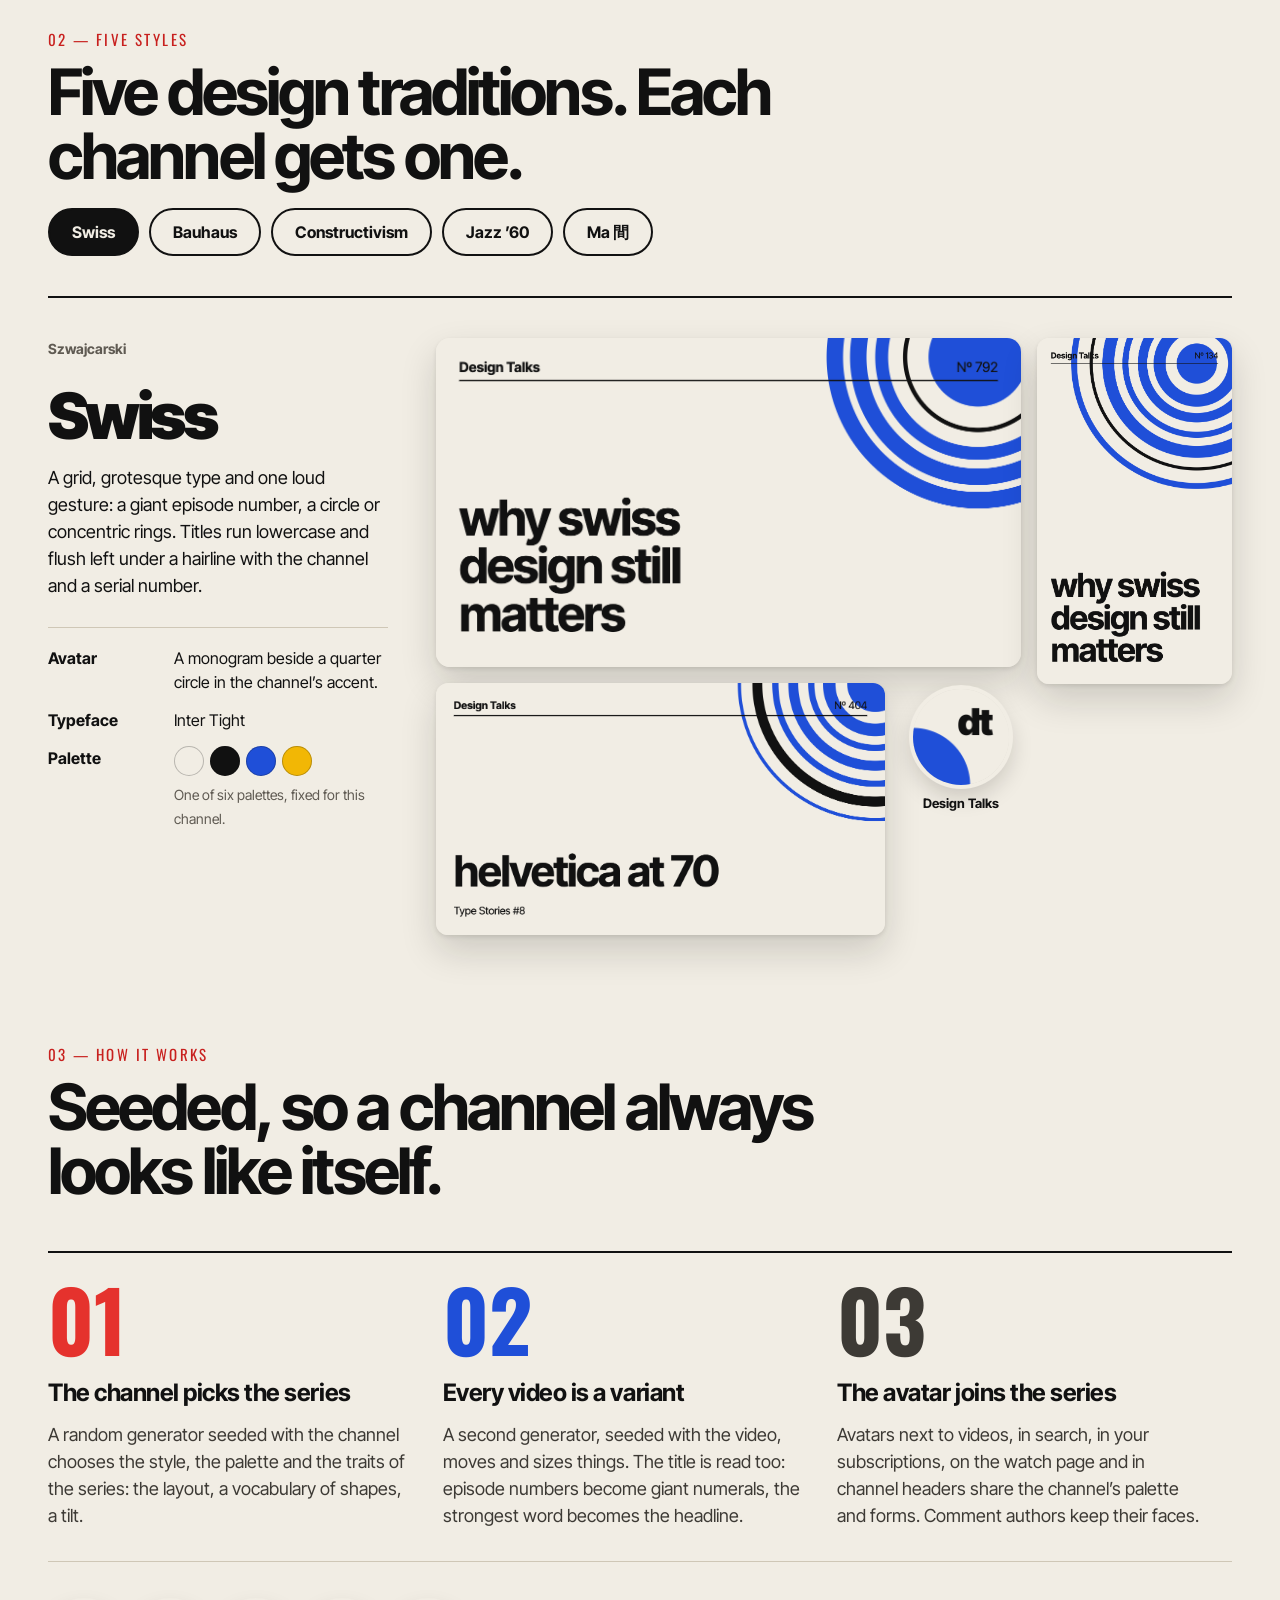
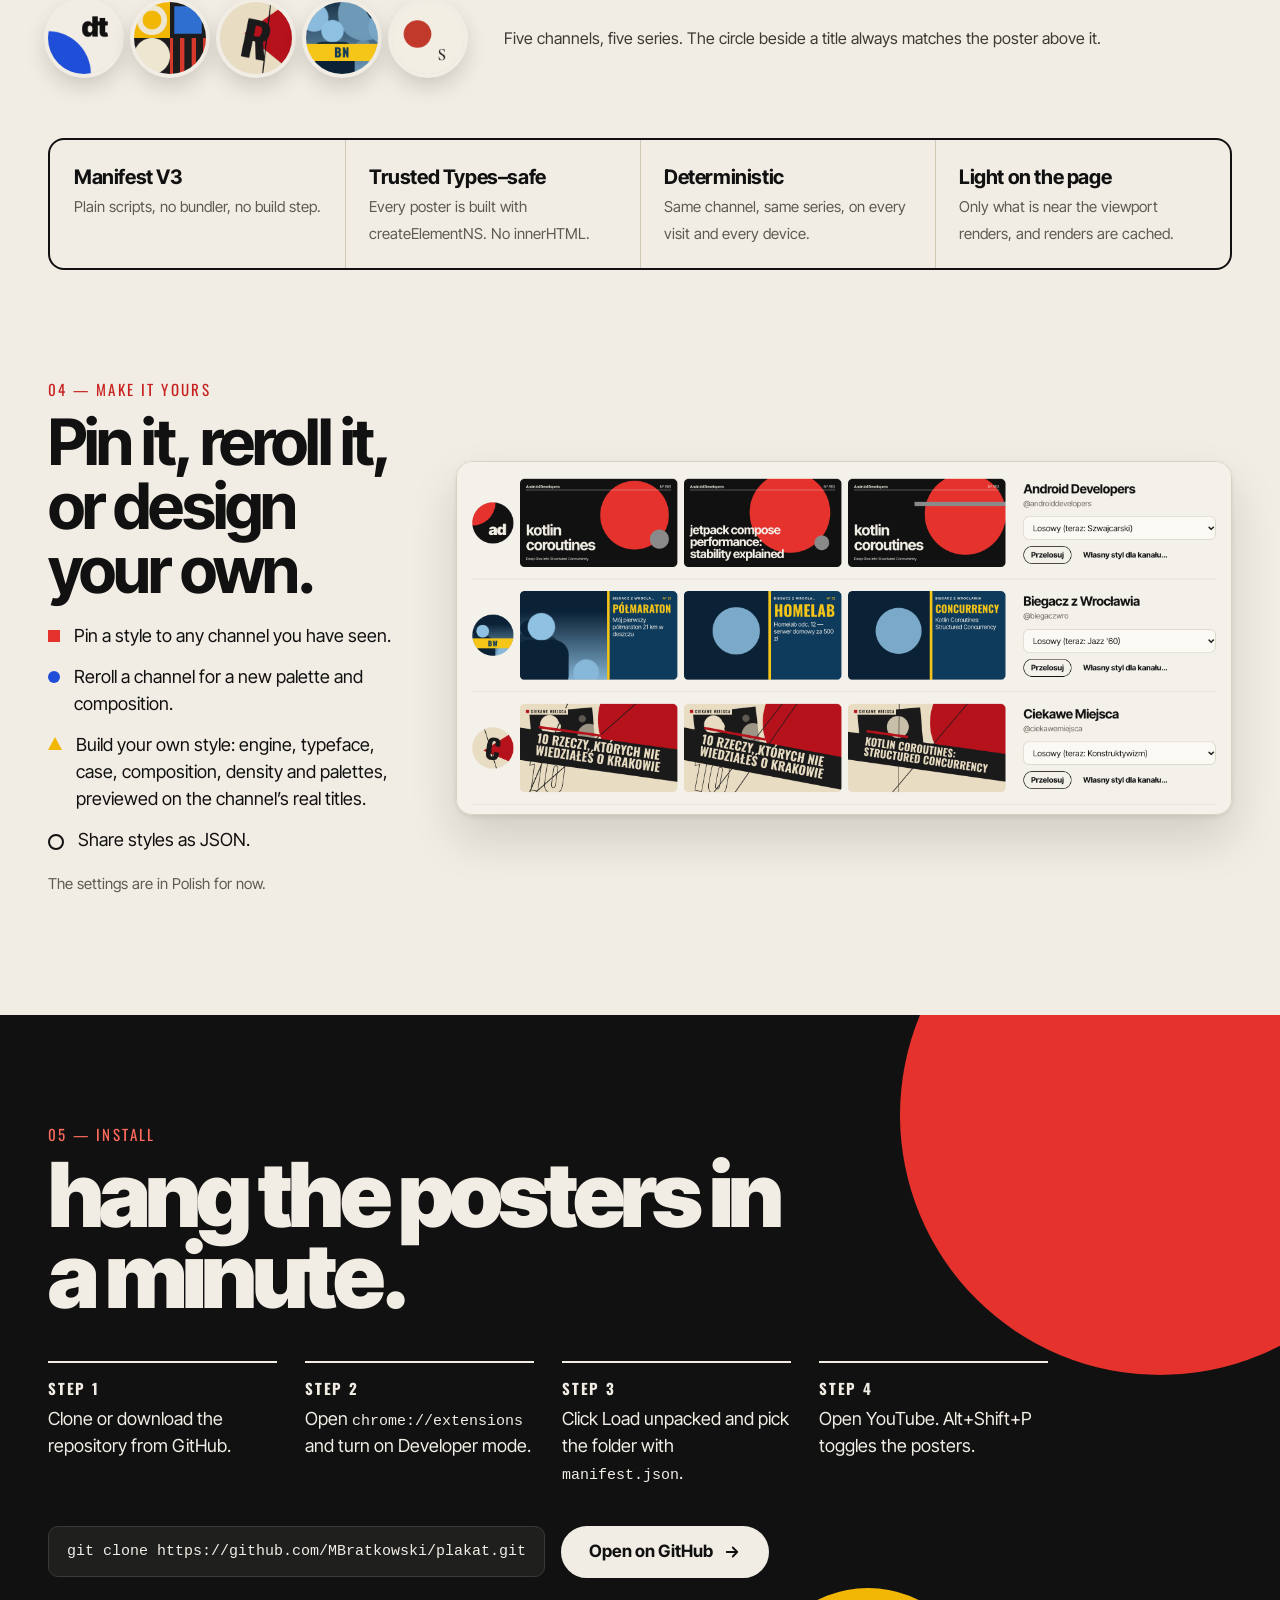
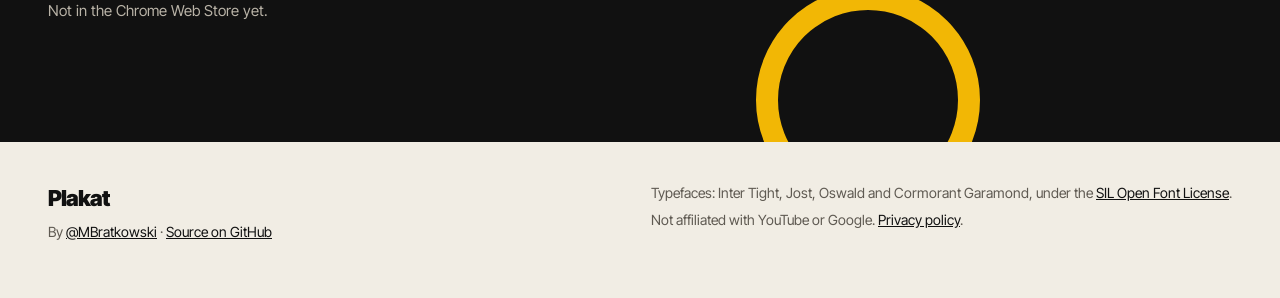
==== commit bc01fb85: "Add the Chrome Web Store kit for 0.2.0 - dev/package.py builds dist/plakat-<version>.zip with only w" ====
--- a/docs/index.html
+++ b/docs/index.html
@@ -353,7 +353,7 @@
   </div>
   <div>
     <p>Typefaces: Inter Tight, Jost, Oswald and Cormorant Garamond, under the <a href="assets/fonts/OFL.txt">SIL Open Font License</a>.</p>
-    <p>Not affiliated with YouTube or Google.</p>
+    <p>Not affiliated with YouTube or Google. <a href="privacy.html">Privacy policy</a>.</p>
   </div>
 </footer>
 
